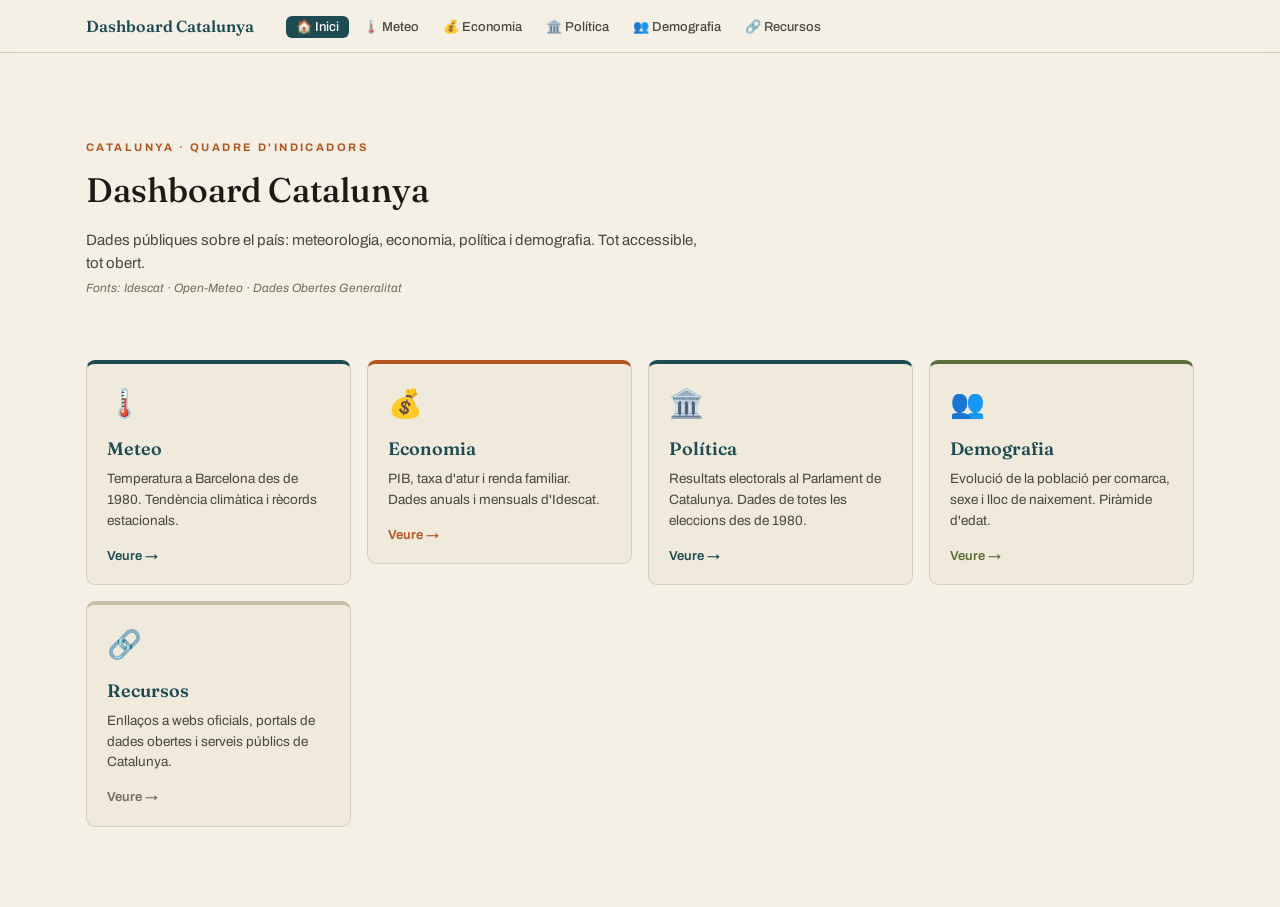
==== index.html @ e4286c0e "Initial commit: Dashboard Catalunya Co-Authored-By: Claude Sonnet 4.6 <noreply@anthropic.com>" ====
<!DOCTYPE html>
<html lang="ca">
<head>
  <meta charset="UTF-8">
  <meta name="viewport" content="width=device-width, initial-scale=1.0">
  <title>Dashboard Catalunya</title>
  <link rel="stylesheet" href="css/tokens.css">
  <link rel="stylesheet" href="css/components.css">
</head>
<body>

<main class="main-content">
  <div class="hero">
    <p class="eyebrow">Catalunya · Quadre d'indicadors</p>
    <h1>Dashboard Catalunya</h1>
    <p class="hero-desc">Dades públiques sobre el país: meteorologia, economia, política i demografia. Tot accessible, tot obert.</p>
    <p class="hero-date">Fonts: Idescat · Open-Meteo · Dades Obertes Generalitat</p>
  </div>

  <div class="cards-grid">
    <a href="meteo.html" style="text-decoration:none;">
      <div class="card accent-teal">
        <div class="card-icon">🌡️</div>
        <h3>Meteo</h3>
        <p>Temperatura a Barcelona des de 1980. Tendència climàtica i rècords estacionals.</p>
        <span class="card-link">Veure →</span>
      </div>
    </a>

    <a href="economia.html" style="text-decoration:none;">
      <div class="card accent-burnt">
        <div class="card-icon">💰</div>
        <h3>Economia</h3>
        <p>PIB, taxa d'atur i renda familiar. Dades anuals i mensuals d'Idescat.</p>
        <span class="card-link" style="color:var(--burnt)">Veure →</span>
      </div>
    </a>

    <a href="politica.html" style="text-decoration:none;">
      <div class="card">
        <div class="card-icon">🏛️</div>
        <h3>Política</h3>
        <p>Resultats electorals al Parlament de Catalunya. Dades de totes les eleccions des de 1980.</p>
        <span class="card-link">Veure →</span>
      </div>
    </a>

    <a href="demografia.html" style="text-decoration:none;">
      <div class="card accent-olive">
        <div class="card-icon">👥</div>
        <h3>Demografia</h3>
        <p>Evolució de la població per comarca, sexe i lloc de naixement. Piràmide d'edat.</p>
        <span class="card-link" style="color:var(--olive)">Veure →</span>
      </div>
    </a>

    <a href="recursos.html" style="text-decoration:none;">
      <div class="card accent-faint">
        <div class="card-icon">🔗</div>
        <h3>Recursos</h3>
        <p>Enllaços a webs oficials, portals de dades obertes i serveis públics de Catalunya.</p>
        <span class="card-link" style="color:var(--ink-faint)">Veure →</span>
      </div>
    </a>
  </div>
</main>

<script src="js/cache.js"></script>
<script src="js/nav.js"></script>
<script>
  renderNav('index');
</script>
</body>
</html>
---- css/tokens.css ----
@import url('https://fonts.googleapis.com/css2?family=Fraunces:ital,opsz,wght@0,9..144,400;0,9..144,500;0,9..144,600;1,9..144,400&family=Archivo:wght@400;500;600;700&display=swap');

*, *::before, *::after { box-sizing: border-box; margin: 0; padding: 0; }

:root {
  --paper:   #F4F0E6;
  --paper-2: #EFEADB;
  --paper-3: #EAE3D2;
  --ink:       #1B1A17;
  --ink-soft:  #4A463D;
  --ink-faint: #736D5E;
  --teal:  #1E4A52;
  --burnt: #B4541E;
  --olive: #5C6E38;
  --line:   #D6CFBC;
  --line-2: #C7BFA8;
  --font-heading: 'Fraunces', Georgia, serif;
  --font-body: 'Archivo', system-ui, sans-serif;
}

html { scroll-behavior: smooth; }

body {
  background: var(--paper);
  color: var(--ink);
  font-family: var(--font-body);
  font-size: 14.5px;
  line-height: 1.55;
  min-height: 100vh;
}

h1, h2, h3 { font-family: var(--font-heading); }

h1 { font-size: clamp(24px, 3.4vw, 34px); font-weight: 500; }
h2 { font-size: 21px; font-weight: 600; }
h3 { font-size: 18px; font-weight: 600; }

a { color: var(--teal); text-decoration: none; }
a:hover { text-decoration: underline; }

p { color: var(--ink-soft); }

@media print {
  .site-header, .btn-print, .sidebar-filters { display: none !important; }
  body { background: #fff; }
  .card { break-inside: avoid; }
}
---- css/components.css ----
/* ── HEADER / NAV ── */
.site-header {
  position: sticky;
  top: 0;
  z-index: 20;
  background: rgba(244, 240, 230, 0.94);
  backdrop-filter: blur(8px);
  border-bottom: 1px solid var(--line);
}
.nav-container {
  max-width: 1180px;
  margin: 0 auto;
  padding: 0 36px;
  height: 52px;
  display: flex;
  align-items: center;
  gap: 32px;
}
.nav-brand {
  font-family: var(--font-heading);
  font-size: 16px;
  font-weight: 600;
  color: var(--teal);
  white-space: nowrap;
}
.nav-links {
  display: flex;
  list-style: none;
  gap: 4px;
  flex-wrap: wrap;
}
.nav-link {
  font-size: 13px;
  font-weight: 500;
  color: var(--ink-soft);
  padding: 4px 10px;
  border-radius: 6px;
  transition: background 0.15s, color 0.15s;
}
.nav-link:hover { background: var(--paper-3); color: var(--ink); text-decoration: none; }
.nav-link.active { background: var(--teal); color: #fff; }

/* ── LAYOUT ── */
.main-content {
  max-width: 1180px;
  margin: 0 auto;
  padding: 36px 36px 80px;
}

/* ── PAGE HEADER ── */
.page-header { margin-bottom: 34px; }
.eyebrow {
  font-family: var(--font-body);
  font-size: 11px;
  font-weight: 700;
  text-transform: uppercase;
  letter-spacing: 0.22em;
  color: var(--burnt);
  margin-bottom: 8px;
}
.page-title { margin-bottom: 8px; }
.page-desc { font-size: 13.5px; color: var(--ink-soft); max-width: 680px; }

/* ── SECTION ── */
.section {
  margin-top: 38px;
}
.section-header {
  border-bottom: 3px solid var(--teal);
  padding-bottom: 8px;
  margin-bottom: 20px;
}
.section-header h2 { color: var(--teal); }

/* ── CARDS ── */
.cards-grid {
  display: grid;
  grid-template-columns: repeat(auto-fill, minmax(260px, 1fr));
  gap: 16px;
  margin-top: 28px;
}
.card {
  background: var(--paper-2);
  border: 1px solid var(--line);
  border-top: 4px solid var(--teal);
  border-radius: 9px;
  padding: 18px 20px;
}
.card.accent-burnt { border-top-color: var(--burnt); }
.card.accent-olive { border-top-color: var(--olive); }
.card.accent-faint { border-top-color: var(--line-2); }
.card-icon { font-size: 28px; margin-bottom: 10px; }
.card h3 { margin-bottom: 6px; }
.card p { font-size: 13.5px; }
.card-link {
  display: inline-block;
  margin-top: 14px;
  font-size: 13px;
  font-weight: 600;
  color: var(--teal);
}

/* ── KPI GRID ── */
.kpi-grid {
  display: grid;
  grid-template-columns: repeat(auto-fill, minmax(180px, 1fr));
  gap: 12px;
  margin-bottom: 28px;
}
.kpi-card {
  background: var(--paper-2);
  border: 1px solid var(--line);
  border-radius: 9px;
  padding: 14px 16px;
}
.kpi-label {
  font-size: 11px;
  font-weight: 700;
  text-transform: uppercase;
  letter-spacing: 0.12em;
  color: var(--ink-faint);
  margin-bottom: 4px;
}
.kpi-value {
  font-family: var(--font-heading);
  font-size: 26px;
  font-weight: 600;
  color: var(--ink);
  line-height: 1.1;
}
.kpi-delta {
  font-size: 12px;
  font-weight: 600;
  margin-top: 2px;
}
.kpi-delta.pos { color: var(--olive); }
.kpi-delta.neg { color: var(--burnt); }
.kpi-sub {
  font-size: 11px;
  color: var(--ink-faint);
  margin-top: 2px;
}

/* ── TAGS ── */
.tag {
  display: inline-block;
  font-size: 10px;
  font-weight: 700;
  text-transform: uppercase;
  letter-spacing: 0.1em;
  padding: 2px 7px;
  border-radius: 4px;
  background: var(--paper-3);
  color: var(--ink-faint);
}
.tag.complet   { background: #D7E2E0; color: var(--teal); }
.tag.esborrany { background: #E2E5D1; color: var(--olive); }

/* ── CHARTS ── */
.chart-wrap {
  background: var(--paper-2);
  border: 1px solid var(--line);
  border-radius: 9px;
  padding: 20px;
  margin-bottom: 16px;
  overflow-x: auto;
}
.chart-title {
  font-family: var(--font-heading);
  font-size: 16px;
  font-weight: 600;
  color: var(--ink);
  margin-bottom: 14px;
}
.chart-source {
  font-size: 11px;
  color: var(--ink-faint);
  margin-top: 8px;
}

/* ── LOADING / ERROR ── */
.loading-box {
  text-align: center;
  padding: 48px 20px;
  color: var(--ink-faint);
}
.spinner {
  width: 36px;
  height: 36px;
  border: 3px solid var(--line-2);
  border-top-color: var(--teal);
  border-radius: 50%;
  animation: spin 0.8s linear infinite;
  margin: 0 auto 14px;
}
@keyframes spin { to { transform: rotate(360deg); } }
.error-box {
  background: #FBE9E2;
  border: 1px solid #E8BFAD;
  border-radius: 9px;
  padding: 16px 20px;
  color: #7A2E0E;
  font-size: 13.5px;
  margin-bottom: 16px;
}

/* ── DIVIDER ── */
.divider { border: none; border-top: 1px solid var(--line); margin: 28px 0; }

/* ── RESOURCES ── */
.resources-category { margin-bottom: 34px; }
.resources-category h2 {
  border-bottom: 3px solid var(--burnt);
  padding-bottom: 6px;
  margin-bottom: 16px;
  color: var(--teal);
}
.resource-list { display: flex; flex-direction: column; gap: 10px; }
.resource-item {
  background: var(--paper-2);
  border: 1px solid var(--line);
  border-left: 4px solid var(--teal);
  border-radius: 0 9px 9px 0;
  padding: 12px 16px;
  display: flex;
  align-items: flex-start;
  gap: 14px;
}
.resource-item.burnt { border-left-color: var(--burnt); }
.resource-item.olive { border-left-color: var(--olive); }
.resource-icon { font-size: 20px; flex-shrink: 0; }
.resource-body {}
.resource-title { font-weight: 600; font-size: 14px; color: var(--teal); }
.resource-desc  { font-size: 13px; color: var(--ink-soft); margin-top: 2px; }

/* ── PRINT BUTTON ── */
.btn-print {
  position: fixed;
  bottom: 24px;
  right: 24px;
  background: var(--teal);
  color: #fff;
  border: none;
  border-radius: 8px;
  padding: 9px 16px;
  font-family: var(--font-body);
  font-size: 13px;
  font-weight: 600;
  cursor: pointer;
  box-shadow: 0 2px 8px rgba(30,74,82,0.25);
  z-index: 10;
}
.btn-print:hover { background: #163840; }

/* ── HERO (index) ── */
.hero {
  padding: 50px 0 34px;
  max-width: 620px;
}
.hero h1 { margin-bottom: 12px; }
.hero-desc { font-size: 15px; color: var(--ink-soft); margin-bottom: 4px; }
.hero-date { font-size: 12px; color: var(--ink-faint); font-style: italic; }

/* ── FILTERS ── */
.filter-bar {
  background: var(--paper-2);
  border: 1px solid var(--line);
  border-radius: 9px;
  padding: 14px 18px;
  margin-bottom: 24px;
  display: flex;
  flex-wrap: wrap;
  gap: 14px;
  align-items: center;
}
.filter-group label {
  display: block;
  font-size: 11px;
  font-weight: 700;
  text-transform: uppercase;
  letter-spacing: 0.1em;
  color: var(--ink-faint);
  margin-bottom: 4px;
}
.filter-group select {
  background: var(--paper);
  border: 1px solid var(--line-2);
  border-radius: 6px;
  padding: 5px 10px;
  font-family: var(--font-body);
  font-size: 13px;
  color: var(--ink);
  cursor: pointer;
}
.btn-refresh {
  background: var(--paper-3);
  border: 1px solid var(--line-2);
  border-radius: 6px;
  padding: 5px 12px;
  font-family: var(--font-body);
  font-size: 13px;
  color: var(--ink-soft);
  cursor: pointer;
  margin-top: 18px;
}
.btn-refresh:hover { background: var(--line); }

/* ── RESPONSIVE ── */
@media (max-width: 700px) {
  .main-content { padding: 20px 16px 60px; }
  .nav-container { padding: 0 16px; gap: 16px; }
  .kpi-grid { grid-template-columns: 1fr 1fr; }
  .cards-grid { grid-template-columns: 1fr; }
}
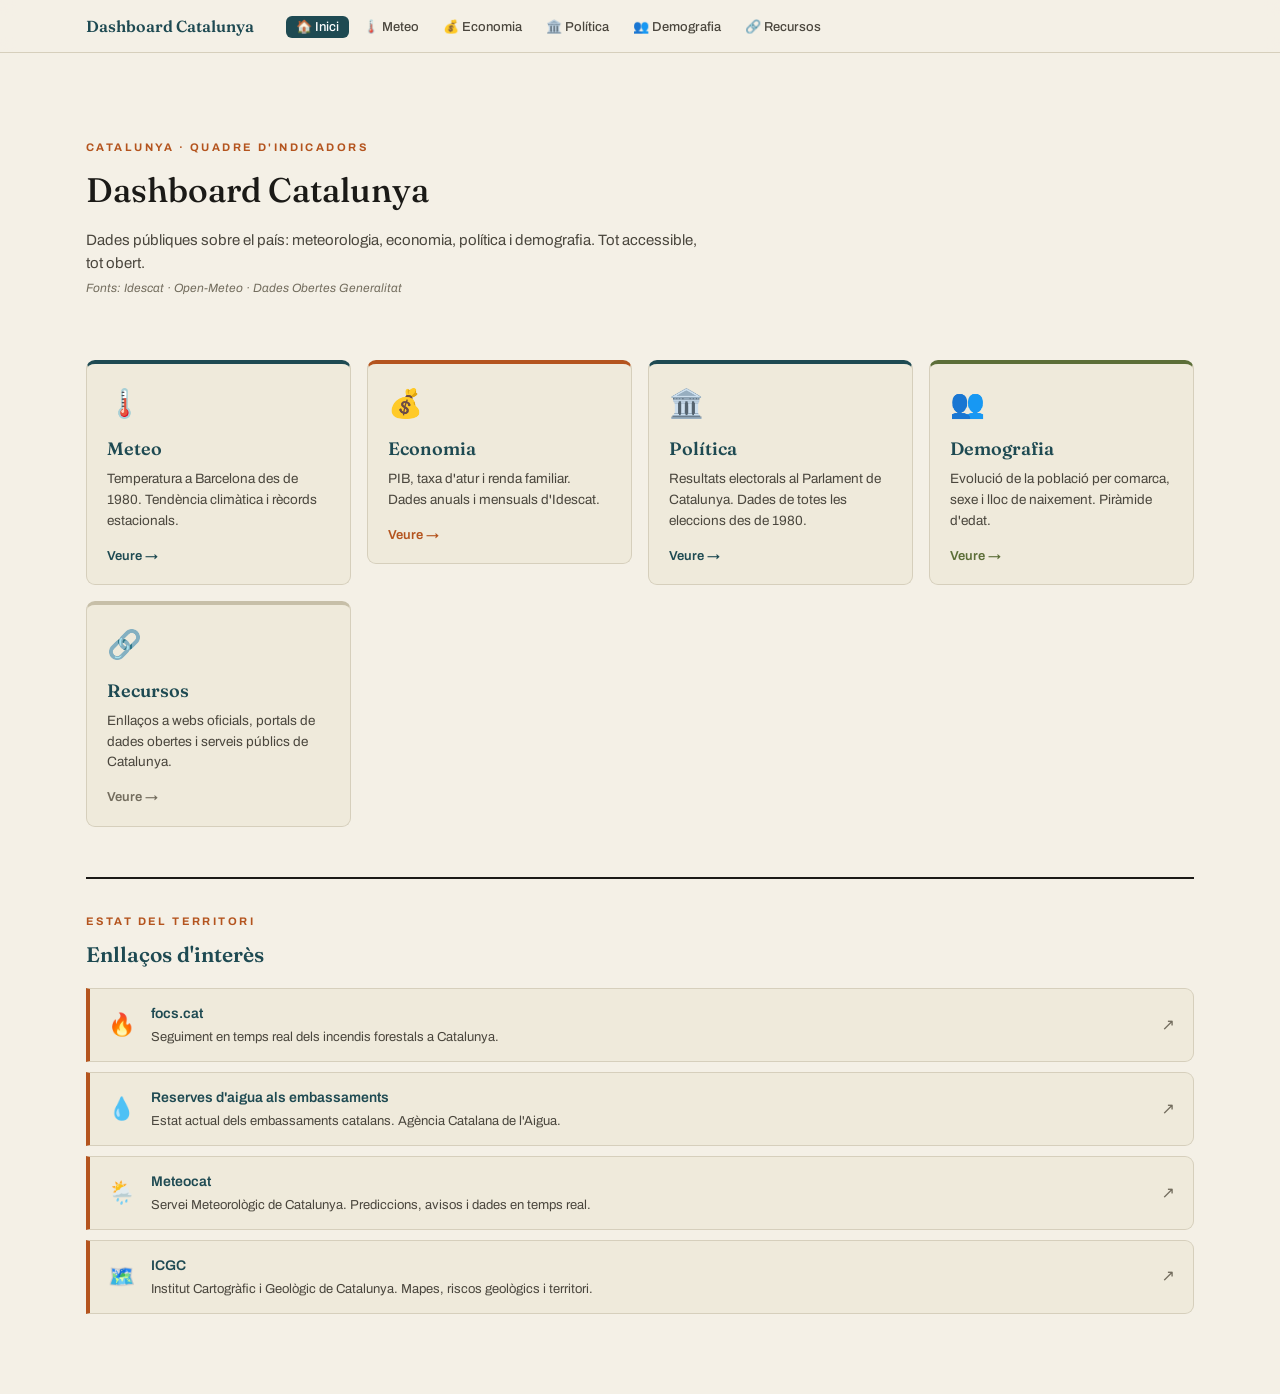
==== commit ff716660: "feat: afegeix secció d'enllaços externs a la pàgina principal Focs.cat, reserves d'embassaments (ACA" ====
--- a/index.html
+++ b/index.html
@@ -63,6 +63,50 @@
       </div>
     </a>
   </div>
+
+  <section class="external-links-section">
+    <p class="eyebrow">Estat del territori</p>
+    <h2>Enllaços d'interès</h2>
+    <div class="ext-links-grid">
+
+      <a href="https://focs.cat" target="_blank" rel="noopener" class="ext-card">
+        <span class="ext-icon">🔥</span>
+        <div>
+          <strong>focs.cat</strong>
+          <p>Seguiment en temps real dels incendis forestals a Catalunya.</p>
+        </div>
+        <span class="ext-arrow">↗</span>
+      </a>
+
+      <a href="https://aca.gencat.cat/ca/laigua/estat-del-medi-hidric/recursos-disponibles/estat-de-les-reserves-daigua-als-embassaments/index.html" target="_blank" rel="noopener" class="ext-card">
+        <span class="ext-icon">💧</span>
+        <div>
+          <strong>Reserves d'aigua als embassaments</strong>
+          <p>Estat actual dels embassaments catalans. Agència Catalana de l'Aigua.</p>
+        </div>
+        <span class="ext-arrow">↗</span>
+      </a>
+
+      <a href="https://www.meteo.cat" target="_blank" rel="noopener" class="ext-card">
+        <span class="ext-icon">🌦️</span>
+        <div>
+          <strong>Meteocat</strong>
+          <p>Servei Meteorològic de Catalunya. Prediccions, avisos i dades en temps real.</p>
+        </div>
+        <span class="ext-arrow">↗</span>
+      </a>
+
+      <a href="https://www.icgc.cat" target="_blank" rel="noopener" class="ext-card">
+        <span class="ext-icon">🗺️</span>
+        <div>
+          <strong>ICGC</strong>
+          <p>Institut Cartogràfic i Geològic de Catalunya. Mapes, riscos geològics i territori.</p>
+        </div>
+        <span class="ext-arrow">↗</span>
+      </a>
+
+    </div>
+  </section>
 </main>
 
 <script src="js/cache.js"></script>
--- a/css/components.css
+++ b/css/components.css
@@ -305,6 +305,45 @@
 }
 .btn-refresh:hover { background: var(--line); }
 
+/* ── EXTERNAL LINKS SECTION (index) ── */
+.external-links-section {
+  margin-top: 50px;
+  border-top: 2px solid var(--ink);
+  padding-top: 34px;
+}
+.external-links-section h2 {
+  color: var(--teal);
+  margin-bottom: 18px;
+}
+.ext-links-grid {
+  display: flex;
+  flex-direction: column;
+  gap: 10px;
+}
+.ext-card {
+  display: flex;
+  align-items: center;
+  gap: 16px;
+  background: var(--paper-2);
+  border: 1px solid var(--line);
+  border-left: 4px solid var(--burnt);
+  border-radius: 0 9px 9px 0;
+  padding: 14px 18px;
+  text-decoration: none;
+  color: var(--ink);
+  transition: background 0.15s, border-left-color 0.15s;
+}
+.ext-card:hover {
+  background: var(--paper-3);
+  border-left-color: var(--teal);
+  text-decoration: none;
+}
+.ext-icon { font-size: 22px; flex-shrink: 0; }
+.ext-card div { flex: 1; }
+.ext-card strong { font-size: 14px; font-weight: 600; color: var(--teal); display: block; margin-bottom: 2px; }
+.ext-card p { font-size: 13px; color: var(--ink-soft); margin: 0; }
+.ext-arrow { font-size: 16px; color: var(--ink-faint); flex-shrink: 0; }
+
 /* ── RESPONSIVE ── */
 @media (max-width: 700px) {
   .main-content { padding: 20px 16px 60px; }
